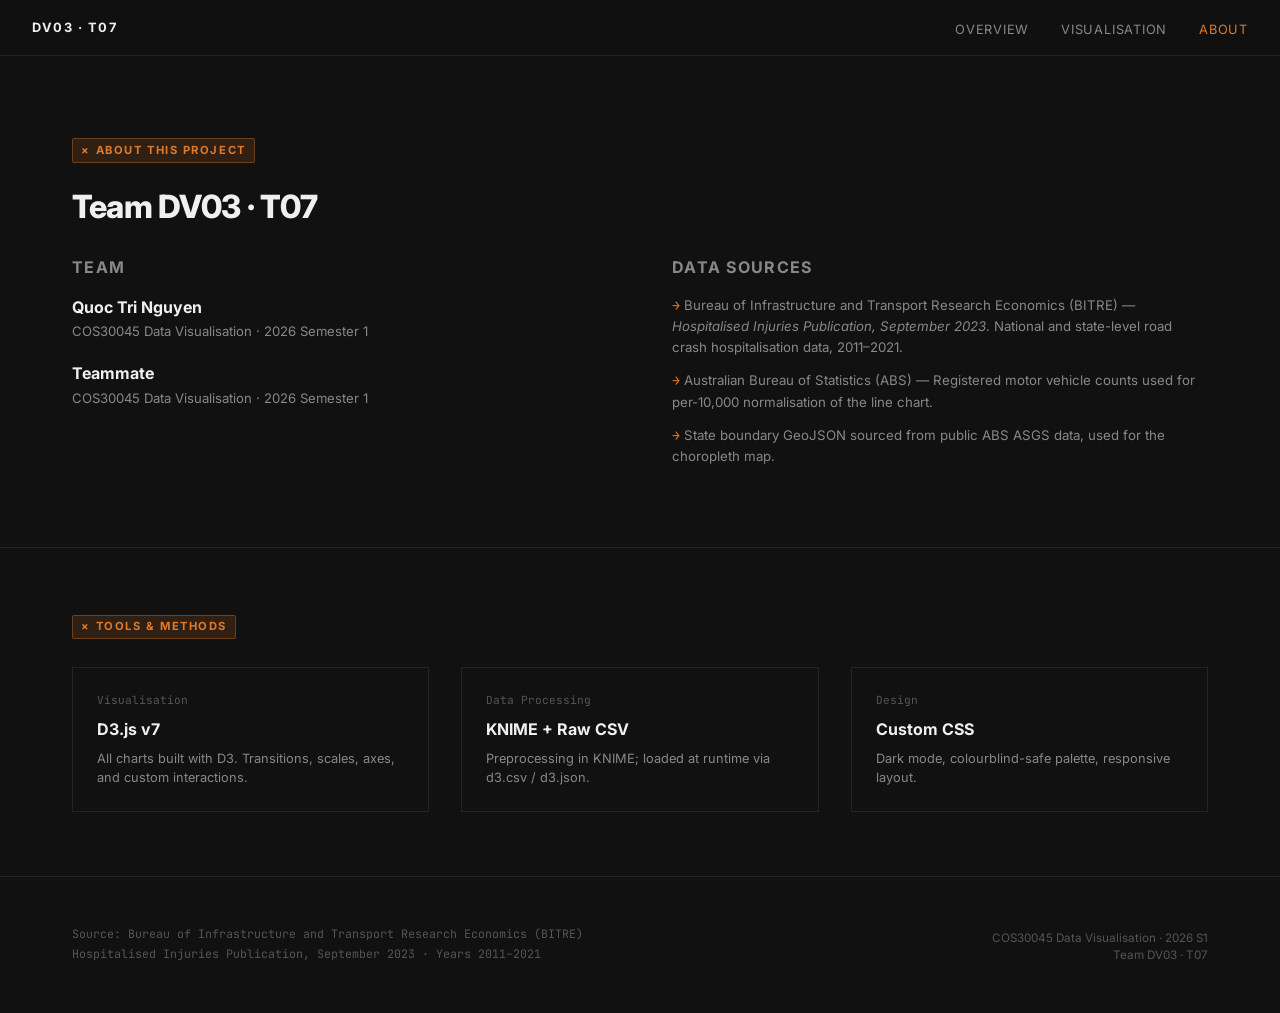
==== about.html @ 9e649fa4 "Still ai mostly will polish the file soon" ====
<!DOCTYPE html>
<html lang="en">
<head>
  <meta charset="UTF-8">
  <meta name="viewport" content="width=device-width, initial-scale=1.0">
  <title>About — Overlooked on the Road</title>
  <link rel="preconnect" href="https://fonts.googleapis.com">
  <link rel="preconnect" href="https://fonts.gstatic.com" crossorigin>
  <link href="https://fonts.googleapis.com/css2?family=Inter:wght@400;600;700;800&family=JetBrains+Mono:wght@400;700&display=swap" rel="stylesheet">
  <link rel="stylesheet" href="css/main.css">
</head>
<body>

  <nav>
    <span class="nav-logo">DV03 · T07</span>
    <ul class="nav-links">
      <li><a href="index.html">Overview</a></li>
      <li><a href="visualisation.html">Visualisation</a></li>
      <li><a href="about.html" class="active">About</a></li>
      <!-- concept prototypes: see /Testing/concepts.html -->
    </ul>
  </nav>

  <section style="padding: 5rem 0; border-bottom: 1px solid var(--border);">
    <div class="container">
      <div class="section-label">× About This Project</div>
      <h1 style="font-size:2rem; font-weight:800; letter-spacing:-0.01em; margin-bottom:1.5rem;">
        Team DV03 · T07
      </h1>

      <div style="display:grid; grid-template-columns: 1fr 1fr; gap:4rem;">
        <div>
          <h2 style="font-size:1rem; font-weight:700; letter-spacing:0.08em; text-transform:uppercase; color:var(--text-dim); margin-bottom:1rem;">Team</h2>
          <div style="display:flex; flex-direction:column; gap:1.25rem;">
            <div>
              <div style="font-weight:700; margin-bottom:0.2rem;">Quoc Tri Nguyen</div>
              <div style="font-size:0.82rem; color:var(--text-dim);">COS30045 Data Visualisation · 2026 Semester 1</div>
            </div>
            <div>
              <div style="font-weight:700; margin-bottom:0.2rem;">Teammate</div>
              <div style="font-size:0.82rem; color:var(--text-dim);">COS30045 Data Visualisation · 2026 Semester 1</div>
            </div>
          </div>
        </div>

        <div>
          <h2 style="font-size:1rem; font-weight:700; letter-spacing:0.08em; text-transform:uppercase; color:var(--text-dim); margin-bottom:1rem;">Data Sources</h2>
          <ul style="list-style:none; display:flex; flex-direction:column; gap:0.75rem;">
            <li style="font-size:0.83rem; color:var(--text-dim); line-height:1.6;">
              <span style="color:var(--accent); font-family:var(--font-mono);">→</span>
              Bureau of Infrastructure and Transport Research Economics (BITRE) —
              <em>Hospitalised Injuries Publication, September 2023</em>. National and
              state-level road crash hospitalisation data, 2011–2021.
            </li>
            <li style="font-size:0.83rem; color:var(--text-dim); line-height:1.6;">
              <span style="color:var(--accent); font-family:var(--font-mono);">→</span>
              Australian Bureau of Statistics (ABS) — Registered motor vehicle counts
              used for per-10,000 normalisation of the line chart.
            </li>
            <li style="font-size:0.83rem; color:var(--text-dim); line-height:1.6;">
              <span style="color:var(--accent); font-family:var(--font-mono);">→</span>
              State boundary GeoJSON sourced from public ABS ASGS data, used for the
              choropleth map.
            </li>
          </ul>
        </div>
      </div>
    </div>
  </section>

  <section style="padding: 4rem 0;">
    <div class="container">
      <div class="section-label">× Tools & Methods</div>
      <div style="display:grid; grid-template-columns: repeat(3,1fr); gap:2rem; margin-top:0.5rem;">
        <div style="border:1px solid var(--border); padding:1.5rem;">
          <div style="font-size:0.7rem; font-family:var(--font-mono); color:var(--text-muted); margin-bottom:0.5rem;">Visualisation</div>
          <div style="font-weight:700; margin-bottom:0.5rem;">D3.js v7</div>
          <div style="font-size:0.8rem; color:var(--text-dim);">All charts built with D3. Transitions, scales, axes, and custom interactions.</div>
        </div>
        <div style="border:1px solid var(--border); padding:1.5rem;">
          <div style="font-size:0.7rem; font-family:var(--font-mono); color:var(--text-muted); margin-bottom:0.5rem;">Data Processing</div>
          <div style="font-weight:700; margin-bottom:0.5rem;">KNIME + Raw CSV</div>
          <div style="font-size:0.8rem; color:var(--text-dim);">Preprocessing in KNIME; loaded at runtime via d3.csv / d3.json.</div>
        </div>
        <div style="border:1px solid var(--border); padding:1.5rem;">
          <div style="font-size:0.7rem; font-family:var(--font-mono); color:var(--text-muted); margin-bottom:0.5rem;">Design</div>
          <div style="font-weight:700; margin-bottom:0.5rem;">Custom CSS</div>
          <div style="font-size:0.8rem; color:var(--text-dim);">Dark mode, colourblind-safe palette, responsive layout.</div>
        </div>
      </div>
    </div>
  </section>

  <footer>
    <div class="container">
      <div class="footer-inner">
        <div class="footer-source">
          Source: Bureau of Infrastructure and Transport Research Economics (BITRE)<br>
          Hospitalised Injuries Publication, September 2023 · Years 2011–2021
        </div>
        <div class="footer-team">
          COS30045 Data Visualisation · 2026 S1<br>
          Team DV03 · T07
        </div>
      </div>
    </div>
  </footer>

</body>
</html>
---- css/main.css ----
/* ─── ACCENT OPTIONS ──────────────────────────────────────────────────────────
   Uncomment ONE accent block to switch the whole site colour.
   All three are colourblind-safe (tested against deuteranopia + protanopia).
   ─────────────────────────────────────────────────────────────────────────── */

/* Option A — Amber / deep orange (warm, road/warning feel) */
:root {
  --accent:        #e07a2a;
  --accent-dim:    rgba(224, 122, 42, 0.15);
  --accent-border: rgba(224, 122, 42, 0.35);
}

/* Option B — Teal / cyan (medical, clinical, cooler)
:root {
  --accent:        #2ab8b8;
  --accent-dim:    rgba(42, 184, 184, 0.15);
  --accent-border: rgba(42, 184, 184, 0.35);
}
*/

/* Option C — Soft purple / violet (neutral, analytics feel)
:root {
  --accent:        #9b7fe8;
  --accent-dim:    rgba(155, 127, 232, 0.15);
  --accent-border: rgba(155, 127, 232, 0.35);
}
*/

/* ─── TOKENS ─────────────────────────────────────────────────────────────────*/
:root {
  --bg:          #111111;
  --bg-raised:   #181818;
  --border:      rgba(255, 255, 255, 0.08);
  --text:        #f0f0f0;
  --text-dim:    #888888;
  --text-muted:  #555555;
  --font-sans:   'Inter', 'Segoe UI', system-ui, sans-serif;
  --font-mono:   'JetBrains Mono', 'Fira Mono', 'Courier New', monospace;
}

/* ─── RESET ──────────────────────────────────────────────────────────────────*/
*, *::before, *::after { box-sizing: border-box; margin: 0; padding: 0; }

html { font-size: 16px; scroll-behavior: smooth; }

body {
  background: var(--bg);
  color: var(--text);
  font-family: var(--font-sans);
  line-height: 1.5;
  -webkit-font-smoothing: antialiased;
}

a { color: var(--accent); text-decoration: none; }
a:hover { text-decoration: underline; }

/* ─── NAV ────────────────────────────────────────────────────────────────────*/
nav {
  position: sticky;
  top: 0;
  z-index: 100;
  display: flex;
  align-items: center;
  justify-content: space-between;
  padding: 0 2rem;
  height: 56px;
  border-bottom: 1px solid var(--border);
  background: rgba(17, 17, 17, 0.92);
  backdrop-filter: blur(8px);
}

.nav-logo {
  font-size: 0.8rem;
  font-weight: 700;
  letter-spacing: 0.12em;
  text-transform: uppercase;
  color: var(--text);
}

.nav-links {
  display: flex;
  gap: 2rem;
  list-style: none;
}

.nav-links a {
  font-size: 0.8rem;
  letter-spacing: 0.06em;
  text-transform: uppercase;
  color: var(--text-dim);
  transition: color 0.15s;
}

.nav-links a:hover,
.nav-links a.active {
  color: var(--accent);
  text-decoration: none;
}

/* ─── LAYOUT ─────────────────────────────────────────────────────────────────*/
.container {
  max-width: 1200px;
  margin: 0 auto;
  padding: 0 2rem;
}

/* ─── SECTION LABEL PILL ─────────────────────────────────────────────────────*/
.section-label {
  display: inline-flex;
  align-items: center;
  gap: 0.4em;
  padding: 0.25em 0.75em;
  border: 1px solid var(--accent-border);
  background: var(--accent-dim);
  border-radius: 2px;
  font-size: 0.7rem;
  font-weight: 700;
  letter-spacing: 0.14em;
  text-transform: uppercase;
  color: var(--accent);
  margin-bottom: 1.25rem;
}

/* ─── HERO ───────────────────────────────────────────────────────────────────*/
.hero {
  padding: 7rem 0 5rem;
  border-bottom: 1px solid var(--border);
}

.hero-eyebrow {
  font-size: 0.75rem;
  font-weight: 600;
  letter-spacing: 0.16em;
  text-transform: uppercase;
  color: var(--accent);
  margin-bottom: 1.5rem;
}

.hero h1 {
  font-size: clamp(2.4rem, 5vw, 4rem);
  font-weight: 800;
  line-height: 1.05;
  letter-spacing: -0.02em;
  max-width: 18ch;
  margin-bottom: 1.75rem;
}

.hero-sub {
  font-size: 1.05rem;
  color: var(--text-dim);
  max-width: 52ch;
  margin-bottom: 3rem;
  line-height: 1.7;
}

.hero-cta {
  display: inline-block;
  padding: 0.75em 2em;
  background: var(--accent);
  color: #111;
  font-size: 0.85rem;
  font-weight: 700;
  letter-spacing: 0.08em;
  text-transform: uppercase;
  border-radius: 2px;
  transition: opacity 0.15s;
}

.hero-cta:hover { opacity: 0.85; text-decoration: none; }

/* ─── STAT STRIP ─────────────────────────────────────────────────────────────*/
.stat-strip {
  display: grid;
  grid-template-columns: repeat(3, 1fr);
  border-top: 1px solid var(--border);
  border-left: 1px solid var(--border);
}

.stat-card {
  padding: 2.5rem 2rem;
  border-right: 1px solid var(--border);
  border-bottom: 1px solid var(--border);
}

.stat-number {
  font-size: clamp(2.2rem, 4vw, 3.2rem);
  font-weight: 800;
  letter-spacing: -0.03em;
  color: var(--accent);
  font-family: var(--font-mono);
  line-height: 1;
  margin-bottom: 0.5rem;
}

.stat-label {
  font-size: 0.78rem;
  color: var(--text-dim);
  letter-spacing: 0.04em;
  line-height: 1.5;
}

/* ─── CHART SECTIONS ─────────────────────────────────────────────────────────*/
.chart-section {
  padding: 5rem 0;
  border-bottom: 1px solid var(--border);
}

.chart-header {
  display: flex;
  align-items: flex-start;
  justify-content: space-between;
  gap: 2rem;
  margin-bottom: 2.5rem;
  flex-wrap: wrap;
}

.chart-number {
  font-size: 0.7rem;
  font-weight: 700;
  letter-spacing: 0.16em;
  text-transform: uppercase;
  color: var(--text-muted);
  margin-bottom: 0.5rem;
  font-family: var(--font-mono);
}

.chart-title {
  font-size: 1.5rem;
  font-weight: 700;
  letter-spacing: -0.01em;
  margin-bottom: 0.4rem;
}

.chart-desc {
  font-size: 0.88rem;
  color: var(--text-dim);
  max-width: 56ch;
  line-height: 1.65;
}

/* chart placeholder box */
.chart-placeholder {
  width: 100%;
  height: 420px;
  border: 1px solid var(--border);
  background: var(--bg-raised);
  display: flex;
  align-items: center;
  justify-content: center;
  border-radius: 2px;
  position: relative;
  overflow: hidden;
}

.chart-placeholder-label {
  font-size: 0.75rem;
  letter-spacing: 0.1em;
  text-transform: uppercase;
  color: var(--text-muted);
  font-family: var(--font-mono);
}

/* fake axis lines inside placeholder */
.chart-placeholder::before {
  content: '';
  position: absolute;
  left: 48px;
  bottom: 36px;
  right: 24px;
  top: 24px;
  border-left: 1px solid var(--border);
  border-bottom: 1px solid var(--border);
}

/* ─── CONTROLS BAR ───────────────────────────────────────────────────────────*/
.controls-bar {
  display: flex;
  align-items: center;
  gap: 1.5rem;
  flex-wrap: wrap;
}

.control-group {
  display: flex;
  flex-direction: column;
  gap: 0.3rem;
}

.control-label {
  font-size: 0.65rem;
  font-weight: 700;
  letter-spacing: 0.12em;
  text-transform: uppercase;
  color: var(--text-muted);
}

select, input[type="range"] {
  background: var(--bg-raised);
  border: 1px solid var(--border);
  color: var(--text);
  font-family: var(--font-sans);
  font-size: 0.82rem;
  padding: 0.4em 0.75em;
  border-radius: 2px;
  outline: none;
  cursor: pointer;
  transition: border-color 0.15s;
}

select:hover, select:focus { border-color: var(--accent); }

input[type="range"] {
  padding: 0;
  width: 200px;
  accent-color: var(--accent);
}

.year-display {
  font-size: 0.9rem;
  font-weight: 700;
  font-family: var(--font-mono);
  color: var(--accent);
  min-width: 3ch;
}

/* toggle button */
.toggle-btn {
  display: inline-flex;
  border: 1px solid var(--border);
  border-radius: 2px;
  overflow: hidden;
}

.toggle-btn button {
  background: none;
  border: none;
  color: var(--text-dim);
  font-size: 0.72rem;
  font-weight: 600;
  letter-spacing: 0.08em;
  text-transform: uppercase;
  padding: 0.4em 0.9em;
  cursor: pointer;
  transition: background 0.15s, color 0.15s;
  font-family: var(--font-sans);
}

.toggle-btn button.active {
  background: var(--accent-dim);
  color: var(--accent);
  border-right: 1px solid var(--accent-border);
}

.toggle-btn button:last-child { border-right: none; }

/* ─── ANNOTATION CALLOUT ─────────────────────────────────────────────────────*/
.callout {
  display: inline-flex;
  align-items: flex-start;
  gap: 0.75rem;
  padding: 1rem 1.25rem;
  border: 1px solid var(--accent-border);
  background: var(--accent-dim);
  border-radius: 2px;
  margin-top: 1.5rem;
  max-width: 480px;
}

.callout-icon {
  font-size: 1.1rem;
  margin-top: 0.05rem;
  flex-shrink: 0;
}

.callout-text {
  font-size: 0.82rem;
  line-height: 1.6;
  color: var(--text-dim);
}

.callout-text strong { color: var(--text); }

/* ─── TOOLTIP ────────────────────────────────────────────────────────────────*/
.tooltip {
  position: absolute;
  background: var(--bg-raised);
  border: 1px solid var(--border);
  padding: 0.6rem 0.9rem;
  font-size: 0.78rem;
  font-family: var(--font-mono);
  color: var(--text);
  pointer-events: none;
  border-radius: 2px;
  box-shadow: 0 4px 20px rgba(0,0,0,0.4);
  z-index: 50;
  white-space: nowrap;
}

/* ─── LEGEND ─────────────────────────────────────────────────────────────────*/
.legend {
  display: flex;
  gap: 1.5rem;
  flex-wrap: wrap;
  margin-top: 1rem;
}

.legend-item {
  display: flex;
  align-items: center;
  gap: 0.45rem;
  font-size: 0.78rem;
  color: var(--text-dim);
}

.legend-swatch {
  width: 20px;
  height: 3px;
  border-radius: 2px;
  flex-shrink: 0;
}

/* ─── FOOTER ─────────────────────────────────────────────────────────────────*/
footer {
  padding: 3rem 0;
  border-top: 1px solid var(--border);
}

.footer-inner {
  display: flex;
  justify-content: space-between;
  align-items: flex-end;
  gap: 2rem;
  flex-wrap: wrap;
}

.footer-source {
  font-size: 0.73rem;
  color: var(--text-muted);
  line-height: 1.7;
  font-family: var(--font-mono);
}

.footer-team {
  font-size: 0.73rem;
  color: var(--text-muted);
  text-align: right;
}

/* ─── RESPONSIVE ─────────────────────────────────────────────────────────────*/
@media (max-width: 768px) {
  .stat-strip { grid-template-columns: 1fr; }
  .chart-header { flex-direction: column; }
  .controls-bar { gap: 1rem; }
  nav { padding: 0 1rem; }
  .container { padding: 0 1rem; }
  .hero { padding: 4rem 0 3rem; }
}
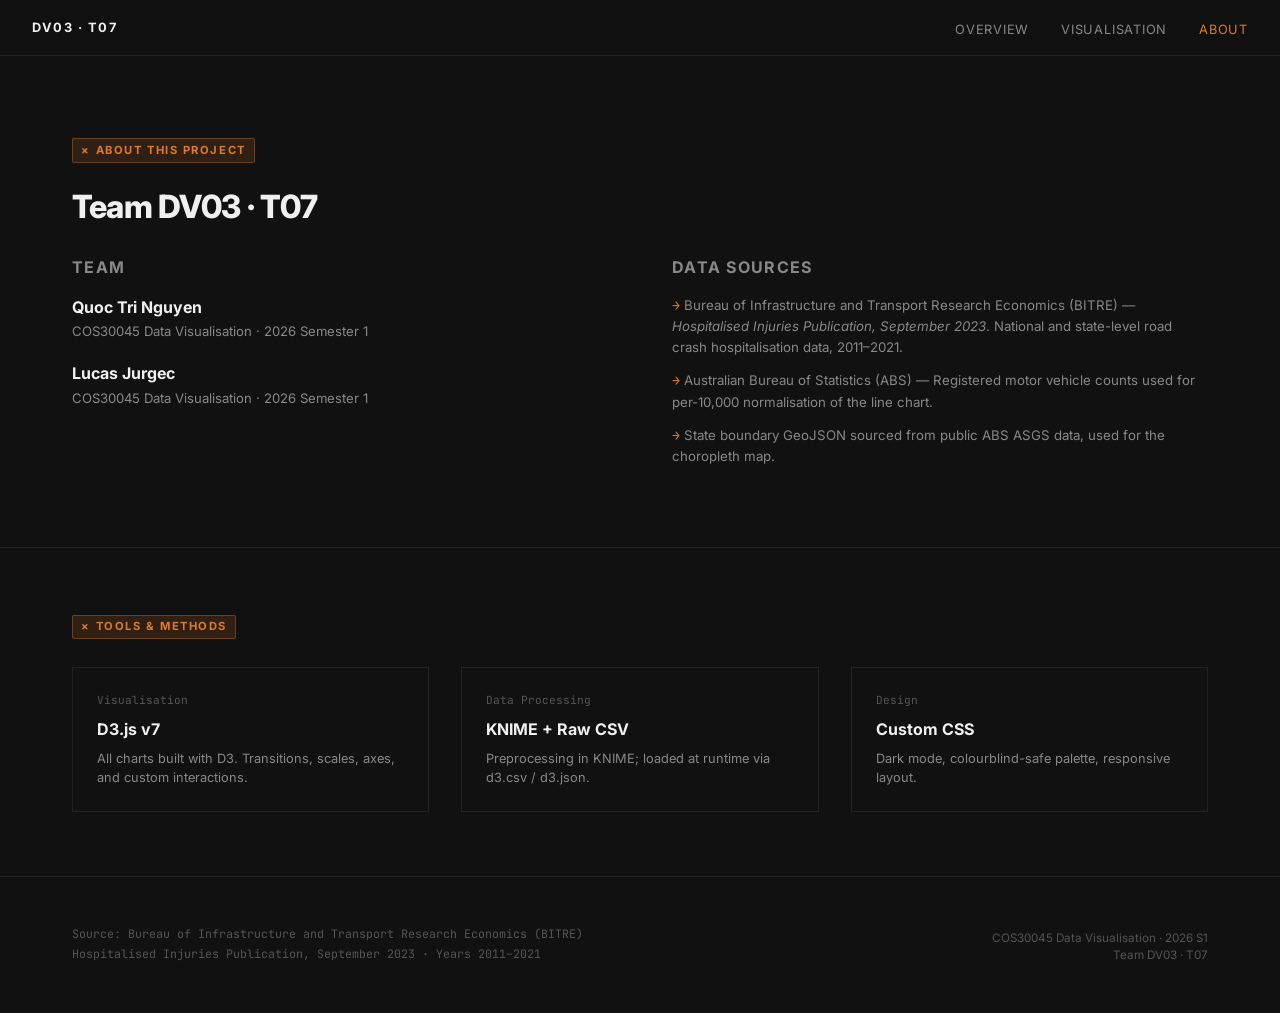
==== commit 0cf6c950: "adding name to about.html page and moving around where the dataset sits" ====
--- a/about.html
+++ b/about.html
@@ -37,7 +37,7 @@
               <div style="font-size:0.82rem; color:var(--text-dim);">COS30045 Data Visualisation · 2026 Semester 1</div>
             </div>
             <div>
-              <div style="font-weight:700; margin-bottom:0.2rem;">Teammate</div>
+              <div style="font-weight:700; margin-bottom:0.2rem;">Lucas Jurgec</div>
               <div style="font-size:0.82rem; color:var(--text-dim);">COS30045 Data Visualisation · 2026 Semester 1</div>
             </div>
           </div>
